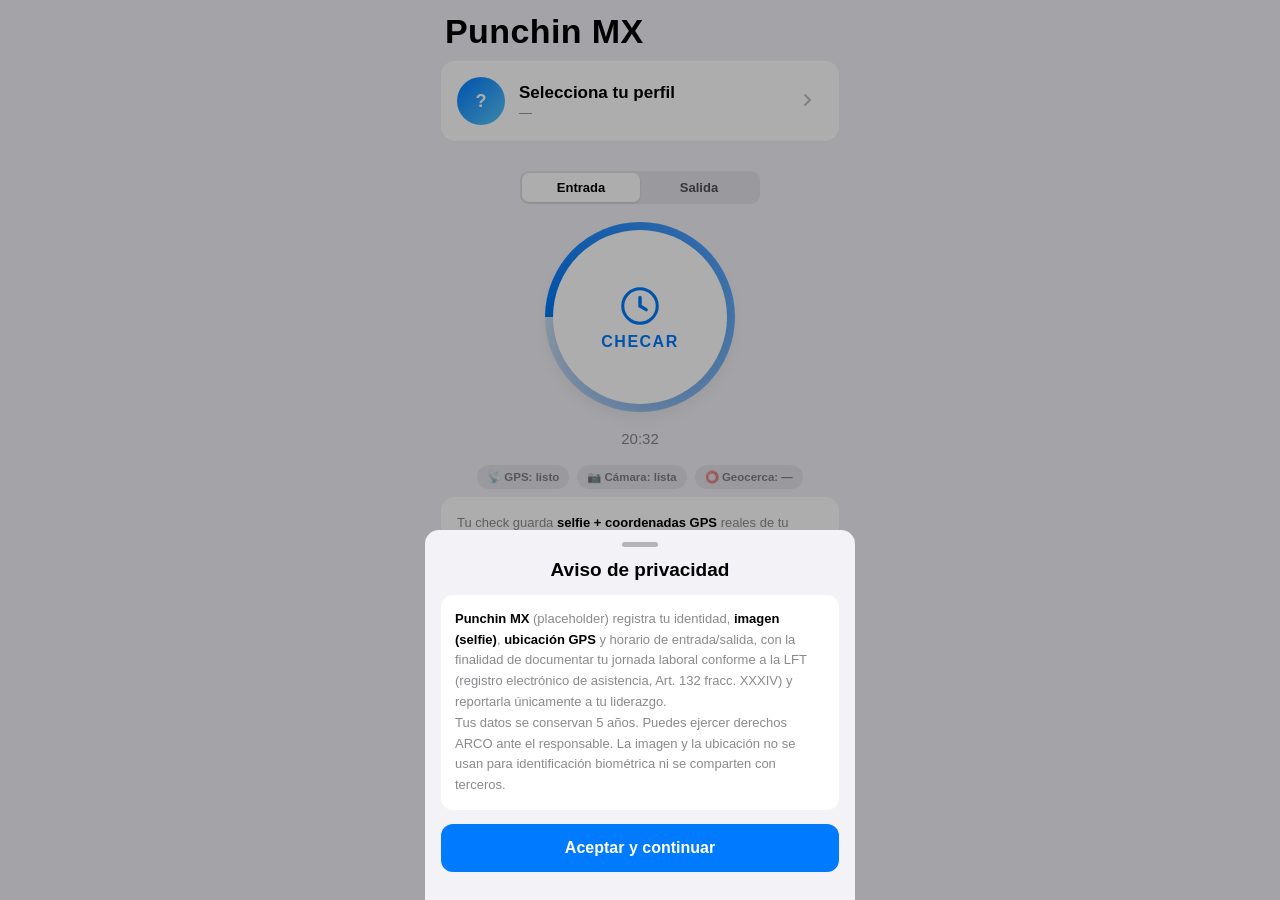
==== index.html @ 7d39fbe9 "🎬 punchin-mx demo: checador selfie+geotag, Apple HIG, LFT weekly, admin PIN" ====
<!DOCTYPE html>
<html lang="es-MX">
<head>
<meta charset="UTF-8">
<meta name="viewport" content="width=device-width, initial-scale=1, viewport-fit=cover, maximum-scale=1">
<meta name="theme-color" content="#f2f2f7" media="(prefers-color-scheme: light)">
<meta name="theme-color" content="#000000" media="(prefers-color-scheme: dark)">
<meta name="apple-mobile-web-app-capable" content="yes">
<meta name="apple-mobile-web-app-status-bar-style" content="default">
<title>Punchin MX</title>
<link rel="stylesheet" href="styles.css">
<link rel="icon" href="data:image/svg+xml,<svg xmlns='http://www.w3.org/2000/svg' viewBox='0 0 100 100'><circle cx='50' cy='50' r='46' fill='%23007aff'/><circle cx='50' cy='50' r='46' fill='none' stroke='%23fff' stroke-width='6'/><path d='M50 26v26l17 10' stroke='%23fff' stroke-width='9' stroke-linecap='round' fill='none'/></svg>">
</head>
<body>

<div class="app">
  <header class="large-title"><h1 id="screen-title">Punchin MX</h1></header>

  <!-- ============ CHECAR ============ -->
  <section class="screen active" id="screen-chequear">
    <div class="card identity-card" id="identity-card">
      <div class="avatar" id="emp-avatar">?</div>
      <div class="identity-text">
        <div class="identity-name" id="emp-name">Selecciona tu perfil</div>
        <div class="identity-sub" id="office-line">—</div>
      </div>
      <button class="chevron" id="btn-change-emp" aria-label="Cambiar">
        <svg width="16" height="16" viewBox="0 0 16 16"><path d="M6 3l5 5-5 5" stroke="currentColor" stroke-width="2" fill="none" stroke-linecap="round"/></svg>
      </button>
    </div>

    <div class="punch-zone">
      <div class="segmented" id="dir-seg">
        <button data-dir="ENTRADA" class="on">Entrada</button>
        <button data-dir="SALIDA">Salida</button>
      </div>

      <button class="punch-btn" id="btn-punch" aria-label="Checar">
        <span class="punch-ring"></span>
        <span class="punch-core">
          <svg width="46" height="46" viewBox="0 0 24 24"><circle cx="12" cy="12" r="9" stroke="currentColor" stroke-width="1.6" fill="none"/><path d="M12 7.5V12l3.2 1.9" stroke="currentColor" stroke-width="1.8" stroke-linecap="round" fill="none"/></svg>
          <span class="punch-label">CHECAR</span>
        </span>
      </button>

      <div class="now-clock" id="now-clock">--:--</div>
      <div class="status-chips">
        <span class="chip" id="chip-gps">📡 GPS: listo</span>
        <span class="chip" id="chip-cam">📷 Cámara: lista</span>
        <span class="chip" id="chip-fence">⭕ Geocerca: —</span>
      </div>
    </div>

    <div class="card hint-card">
      <p>Tu check guarda <strong>selfie + coordenadas GPS</strong> reales de tu dispositivo. La VPN de la empresa no afecta la ubicación: el dato viene del chip GPS, no de tu IP.</p>
    </div>
  </section>

  <!-- ============ MI DÍA ============ -->
  <section class="screen" id="screen-midia">
    <div class="stat-row">
      <div class="stat-card"><div class="stat-v" id="day-worked">0h 00m</div><div class="stat-l">Hoy laborado</div></div>
      <div class="stat-card"><div class="stat-v" id="day-xt">—</div><div class="stat-l">Horas extra</div></div>
      <div class="stat-card"><div class="stat-v" id="week-worked">0h</div><div class="stat-l">Semana</div></div>
    </div>
    <h2 class="section-label">REGISTROS DE HOY</h2>
    <div class="card list" id="my-day-list"></div>
  </section>

  <!-- ============ ADMIN ============ -->
  <section class="screen" id="screen-admin">
    <div id="admin-gate" class="gate">
      <div class="card gate-card">
        <h2>Solo liderazgo</h2>
        <p class="gate-sub">Ingresa el PIN de administración</p>
        <input class="pin-input" id="pin-input" inputmode="numeric" maxlength="4" placeholder="••••">
        <button class="btn btn-blue" id="btn-pin">Acceder</button>
      </div>
    </div>

    <div id="admin-body" class="hidden">
      <div class="stat-row">
        <div class="stat-card"><div class="stat-v" id="k-attend">0</div><div class="stat-l">Asistencias hoy</div></div>
        <div class="stat-card"><div class="stat-v" id="k-inside">—</div><div class="stat-l">En oficina</div></div>
        <div class="stat-card"><div class="stat-v" id="k-xt">0m</div><div class="stat-l">XT hoy</div></div>
      </div>

      <div class="filters card">
        <select id="f-day"></select>
        <select id="f-emp"></select>
      </div>

      <h2 class="section-label">REGISTROS (SOLO LECTURA · APPEND-ONLY)</h2>
      <div class="card list" id="admin-list"></div>

      <h2 class="section-label">REPORTE SEMANAL LFT</h2>
      <div class="card" id="week-report"></div>

      <div class="admin-actions">
        <button class="btn btn-blue" id="btn-config">Configurar oficina</button>
        <button class="btn btn-gray" id="btn-csv">Exportar CSV</button>
        <button class="btn btn-red" id="btn-reset">Reiniciar demo</button>
      </div>
      <div class="card" id="config-card" style="display:none">
        <label>Nombre<input id="c-name"></label>
        <label>Latitud<input id="c-lat" inputmode="decimal"></label>
        <label>Longitud<input id="c-lng" inputmode="decimal"></label>
        <label>Radio (m)<input id="c-rad" inputmode="numeric"></label>
        <button class="btn btn-blue" id="btn-save-config">Guardar</button>
      </div>
    </div>
  </section>

  <!-- ============ TAB BAR ============ -->
  <nav class="tabbar">
    <button class="tab on" data-screen="chequear"><svg viewBox="0 0 24 24"><circle cx="12" cy="12" r="8.5" stroke="currentColor" stroke-width="1.7" fill="none"/><path d="M12 8v4.5l3 1.8" stroke="currentColor" stroke-width="1.8" stroke-linecap="round" fill="none"/></svg><span>Checar</span></button>
    <button class="tab" data-screen="midia"><svg viewBox="0 0 24 24"><rect x="4" y="5.5" width="16" height="15" rx="2.5" stroke="currentColor" stroke-width="1.7" fill="none"/><path d="M4 10.5h16M8.5 3v4M15.5 3v4" stroke="currentColor" stroke-width="1.7" stroke-linecap="round"/></svg><span>Mi día</span></button>
    <button class="tab" data-screen="admin"><svg viewBox="0 0 24 24"><path d="M12 3l7 3v5c0 5-3 8-7 10-4-2-7-5-7-10V6z" stroke="currentColor" stroke-width="1.7" fill="none" stroke-linejoin="round"/></svg><span>Admin</span></button>
  </nav>
</div>

<!-- ============ SHEETS / MODALES ============ -->
<div class="backdrop" id="backdrop"></div>

<div class="sheet" id="sheet-emp">
  <div class="grabber"></div>
  <h2>¿Quién está checando?</h2>
  <div class="card list" id="emp-picker"></div>
  <button class="btn btn-gray" id="btn-add-emp">+ Agregar colaborador</button>
</div>

<div class="sheet" id="sheet-camera">
  <div class="grabber"></div>
  <h2>Tu selfie de verificación</h2>
  <div class="cam-wrap"><video id="cam-video" autoplay playsinline muted></video><div class="cam-fallback" id="cam-fallback" hidden>No hay cámara disponible en este dispositivo (demo).</div></div>
  <button class="btn btn-blue" id="btn-capture">📷 Capturar selfie</button>
  <button class="btn btn-gray" id="btn-skip-photo">Continuar sin foto (demo)</button>
  <button class="btn btn-plain" data-close>Cancelar</button>
</div>

<div class="sheet" id="sheet-confirm">
  <div class="grabber"></div>
  <h2 id="confirm-title">Confirmar salida</h2>
  <div class="confirm-row">
    <div class="confirm-photo" id="confirm-photo"></div>
    <div class="confirm-data" id="confirm-data"></div>
  </div>
  <input class="note-input" id="note-input" placeholder="Nota (opcional): ¿por qué checas fuera?">
  <button class="btn btn-blue" id="btn-confirm">Guardar registro</button>
  <button class="btn btn-plain" data-close>Descartar</button>
</div>

<div class="sheet" id="sheet-success">
  <div class="success-center">
    <svg class="check-svg" viewBox="0 0 52 52"><circle class="check-circle" cx="26" cy="26" r="23" fill="none"/><path class="check-mark" fill="none" d="M15 27l7 7 15-16"/></svg>
    <h2 id="success-title">Entrada registrada</h2>
    <p class="success-sub" id="success-sub"></p>
    <button class="btn btn-blue" data-close>Listo</button>
  </div>
</div>

<div class="sheet" id="sheet-consent">
  <div class="grabber"></div>
  <h2>Aviso de privacidad</h2>
  <div class="consent-body">
    <p><strong>Punchin MX</strong> (placeholder) registra tu identidad, <strong>imagen (selfie)</strong>, <strong>ubicación GPS</strong> y horario de entrada/salida, con la finalidad de documentar tu jornada laboral conforme a la LFT (registro electrónico de asistencia, Art. 132 fracc. XXXIV) y reportarla únicamente a tu liderazgo.</p>
    <p>Tus datos se conservan 5 años. Puedes ejercer derechos ARCO ante el responsable. La imagen y la ubicación no se usan para identificación biométrica ni se comparten con terceros.</p>
  </div>
  <button class="btn btn-blue" id="btn-consent">Aceptar y continuar</button>
</div>

<div class="toast" id="toast"></div>

<script src="app.js"></script>
</body>
</html>
---- styles.css ----
/* Punchin MX — Apple HIG-inspired system */
:root{
  --blue:#007AFF; --green:#34C759; --red:#FF3B30; --orange:#FF9500;
  --bg:#F2F2F7; --card:#FFFFFF; --ink:#000; --ink2:rgba(60,60,67,.6); --ink3:rgba(60,60,67,.35);
  --sep:rgba(60,60,67,.12); --tab-bg:rgba(249,249,249,.82); --fill2:rgba(118,118,128,.12);
  --radius:14px;
  --font:-apple-system,BlinkMacSystemFont,"SF Pro Text","SF Pro Display","Helvetica Neue",Helvetica,Arial,sans-serif;
}
@media (prefers-color-scheme: dark){ :root{
  --bg:#000; --card:#1C1C1E; --ink:#FFF; --ink2:rgba(235,235,245,.6); --ink3:rgba(235,235,245,.3);
  --sep:rgba(84,84,88,.5); --tab-bg:rgba(30,30,30,.82); --fill2:rgba(118,118,128,.24);
}}
*{margin:0;padding:0;box-sizing:border-box;-webkit-tap-highlight-color:transparent}
html{font-family:var(--font);background:var(--bg)}
body{color:var(--ink);overscroll-behavior:none;-webkit-font-smoothing:antialiased;user-select:none}

.app{max-width:430px;margin:0 auto;min-height:100vh;padding:0 16px calc(84px + env(safe-area-inset-bottom))}

.large-title{padding:max(12px,env(safe-area-inset-top)) 4px 10px}
.large-title h1{font-size:34px;font-weight:700;letter-spacing:.4px}
.section-label{font-size:12px;font-weight:600;letter-spacing:.6px;color:var(--ink2);text-transform:uppercase;margin:22px 6px 8px}

.screen{display:none;animation:fade .18s ease}
.screen.active{display:block}
@keyframes fade{from{opacity:0;transform:translateY(4px)}to{opacity:1}}

.card{background:var(--card);border-radius:var(--radius);box-shadow:0 1px 2px rgba(0,0,0,.04);padding:16px;margin-bottom:12px}
.list{padding:0;overflow:hidden}
.list-row{display:flex;align-items:center;gap:12px;padding:12px 16px;position:relative}
.list-row + .list-row::before{content:"";position:absolute;top:0;left:16px;right:0;height:1px;background:var(--sep)}

/* Identity */
.identity-card{display:flex;align-items:center;gap:14px}
.avatar{width:48px;height:48px;border-radius:50%;background:linear-gradient(135deg,var(--blue),#5AC8FA);color:#fff;font-weight:700;display:flex;align-items:center;justify-content:center;font-size:18px;flex:none}
.identity-text{flex:1;min-width:0}
.identity-name{font-size:17px;font-weight:600}
.identity-sub{font-size:13px;color:var(--ink2);margin-top:2px;white-space:nowrap;overflow:hidden;text-overflow:ellipsis}
.chevron{border:0;background:none;color:var(--ink3);padding:8px}

/* Punch zone */
.punch-zone{display:flex;flex-direction:column;align-items:center;gap:18px;padding:18px 0 8px}
.segmented{display:flex;background:var(--fill2);border-radius:9px;padding:2px;width:240px}
.segmented button{flex:1;border:0;background:transparent;padding:7px 0;border-radius:7px;font:600 13px var(--font);color:var(--ink);opacity:.65;transition:.15s}
.segmented button.on{background:var(--card);opacity:1;box-shadow:0 1px 3px rgba(0,0,0,.12);font-weight:700}
.punch-btn{position:relative;width:190px;height:190px;border-radius:50%;border:0;background:none;cursor:pointer;-webkit-tap-highlight-color:transparent}
.punch-ring{position:absolute;inset:0;border-radius:50%;background:conic-gradient(from -90deg,var(--blue) 0turn,rgba(0,122,255,.15) 1turn);animation:breathe 3.2s ease-in-out infinite}
.punch-btn.out .punch-ring{background:conic-gradient(from -90deg,var(--orange) 0turn,rgba(255,149,0,.15) 1turn)}
@keyframes breathe{0%,100%{transform:scale(1)}50%{transform:scale(1.03)}}
.punch-core{position:absolute;inset:8px;border-radius:50%;background:var(--card);display:flex;flex-direction:column;align-items:center;justify-content:center;gap:4px;color:var(--blue);box-shadow:0 8px 24px rgba(0,0,0,.10);transition:transform .12s}
.punch-btn.out .punch-core{color:var(--orange)}
.punch-btn:active .punch-core{transform:scale(.96)}
.punch-label{font:800 16px var(--font);letter-spacing:1.5px}
.now-clock{font-variant-numeric:tabular-nums;font-size:15px;color:var(--ink2)}
.status-chips{display:flex;gap:8px;flex-wrap:wrap;justify-content:center}
.chip{font-size:11.5px;font-weight:600;color:var(--ink2);background:var(--fill2);padding:5px 10px;border-radius:999px}
.chip.ok{color:#248A3D;background:rgba(52,199,89,.14)}
.chip.warn{color:#C93400;background:rgba(255,149,0,.16)}
.hint-card p{font-size:13px;line-height:1.5;color:var(--ink2)}
.hint-card strong{color:var(--ink)}

/* Mi día */
.stat-row{display:flex;gap:10px;margin-bottom:6px}
.stat-card{flex:1;background:var(--card);border-radius:var(--radius);padding:14px 10px;text-align:center;box-shadow:0 1px 2px rgba(0,0,0,.04)}
.stat-v{font-size:20px;font-weight:800;font-variant-numeric:tabular-nums}
.stat-l{font-size:11px;color:var(--ink2);margin-top:4px;font-weight:600;text-transform:uppercase;letter-spacing:.3px}
.p-time{font-weight:700;font-size:16px;font-variant-numeric:tabular-nums;min-width:58px}
.p-dir{font-size:11px;font-weight:800;letter-spacing:.4px;padding:3px 8px;border-radius:999px}
.p-dir.IN{color:#248A3D;background:rgba(52,199,89,.15)}
.p-dir.OUT{color:#C93400;background:rgba(255,149,0,.16)}
.p-loc{flex:1;font-size:12.5px;color:var(--ink2);line-height:1.35}
.p-loc b{color:var(--ink);font-weight:600}
.mini-photo{width:38px;height:38px;border-radius:9px;object-fit:cover;flex:none;background:var(--fill2);display:flex;align-items:center;justify-content:center;font-size:14px}

/* Admin */
.gate{padding-top:8vh}
.gate-card{max-width:300px;margin:0 auto;text-align:center;padding:28px 20px}
.gate-card h2{font-size:20px}
.gate-sub{font-size:13px;color:var(--ink2);margin:6px 0 16px}
.pin-input{width:110px;text-align:center;font:700 26px var(--font);letter-spacing:10px;padding:10px;border:1.5px solid var(--sep);border-radius:12px;background:var(--bg);color:var(--ink);margin-bottom:12px;outline:none}
.pin-input:focus{border-color:var(--blue)}
.filters{display:flex;gap:10px;padding:12px}
.filters select{flex:1;font:600 13px var(--font);color:var(--ink);background:var(--fill2);border:0;border-radius:8px;padding:9px 8px;outline:none}
.badge-fu{color:var(--red);font-weight:700}
.badge-of{color:#248A3D;font-weight:700}
#week-report table{width:100%;border-collapse:collapse;font-size:12px}
#week-report th{color:var(--ink2);font-weight:600;text-align:right;padding:6px 4px;border-bottom:1px solid var(--sep)}
#week-report th:first-child{text-align:left}
#week-report td{padding:7px 4px;text-align:right;font-variant-numeric:tabular-nums;border-bottom:1px solid var(--sep)}
#week-report td:first-child{text-align:left;font-weight:600}
#week-report tr:last-child td{border-bottom:0}
.xt2{color:var(--orange);font-weight:700}.xt3{color:var(--red);font-weight:700}
.admin-actions{display:flex;flex-direction:column;gap:10px;margin:18px 0}

/* Buttons */
.btn{display:block;width:100%;border:0;border-radius:12px;padding:15px;font:700 16px var(--font);cursor:pointer;transition:opacity .12s,transform .12s}
.btn:active{opacity:.55;transform:scale(.985)}
.btn-blue{background:var(--blue);color:#fff}
.btn-red{background:rgba(255,59,48,.12);color:var(--red)}
.btn-gray{background:var(--fill2);color:var(--ink)}
.btn-plain{background:transparent;color:var(--blue);padding:12px}

/* Sheets */
.backdrop{position:fixed;inset:0;background:rgba(0,0,0,.32);opacity:0;pointer-events:none;transition:.2s;z-index:40}
.backdrop.on{opacity:1;pointer-events:auto}
.sheet{position:fixed;left:50%;transform:translate(-50%,102%);translate:0 0;bottom:0;width:min(100%,430px);background:var(--bg);border-radius:14px 14px 0 0;padding:10px 16px calc(20px + env(safe-area-inset-bottom));max-height:88vh;overflow-y:auto;transition:transform .28s cubic-bezier(.32,.72,0,1);z-index:50}
.sheet.on{transform:translate(-50%,0)}
.grabber{width:36px;height:5px;border-radius:3px;background:var(--ink3);margin:2px auto 12px}
.sheet h2{font-size:19px;font-weight:700;text-align:center;margin-bottom:14px}

/* Camera */
.cam-wrap{position:relative;border-radius:14px;overflow:hidden;background:#111;aspect-ratio:3/4;max-height:46vh;margin:0 auto 14px;width:100%}
.cam-wrap video{width:100%;height:100%;object-fit:cover;transform:scaleX(-1)}
.cam-fallback{position:absolute;inset:0;display:flex;align-items:center;justify-content:center;color:#bbb;font-size:13px;text-align:center;padding:20px}
.sheet .note-input{width:100%;font:400 14px var(--font);padding:12px 14px;border:1px solid var(--sep);border-radius:10px;background:var(--card);color:var(--ink);margin:12px 0;outline:none}
.sheet .btn{margin-bottom:8px}

/* Confirm */
.confirm-row{display:flex;gap:14px;align-items:flex-start}
.confirm-photo{width:96px;height:128px;border-radius:12px;overflow:hidden;background:var(--fill2);flex:none;display:flex;align-items:center;justify-content:center}
.confirm-photo img{width:100%;height:100%;object-fit:cover;transform:scaleX(-1)}
.confirm-data{flex:1;font-size:13.5px;line-height:1.65;color:var(--ink2)}
.confirm-data b{color:var(--ink)}
.confirm-data .big{font-size:24px;font-weight:800;color:var(--ink);font-variant-numeric:tabular-nums}

/* Success */
.success-center{text-align:center;padding:26px 10px 8px}
.check-svg{width:88px;height:88px;margin-bottom:14px}
.check-circle{stroke:var(--green);stroke-width:2;stroke-dasharray:145;stroke-dashoffset:145}
.check-mark{stroke:var(--green);stroke-width:4;stroke-linecap:round;stroke-linejoin:round;stroke-dasharray:40;stroke-dashoffset:40}
.sheet.on .check-circle{animation:draw .5s ease forwards}
.sheet.on .check-mark{animation:draw .35s .4s ease forwards}
@keyframes draw{to{stroke-dashoffset:0}}
.success-sub{font-size:13.5px;color:var(--ink2);line-height:1.6;margin:8px 0 18px}

/* Consent */
.consent-body{font-size:13px;line-height:1.6;color:var(--ink2);background:var(--card);border-radius:12px;padding:14px;margin-bottom:14px;max-height:40vh;overflow-y:auto}
.consent-body strong{color:var(--ink)}

/* Emp picker */
#emp-picker .list-row button{margin-left:auto;border:0;background:none;color:var(--blue);font:600 15px var(--font)}

/* Toast */
.toast{position:fixed;bottom:calc(96px + env(safe-area-inset-bottom));left:50%;transform:translate(-50%,20px);background:rgba(0,0,0,.82);color:#fff;font:600 13px var(--font);padding:11px 18px;border-radius:999px;opacity:0;transition:.25s;z-index:60;pointer-events:none;max-width:88vw;text-align:center}
.toast.on{opacity:1;transform:translate(-50%,0)}

/* Tab bar */
.tabbar{position:fixed;bottom:0;left:50%;transform:translateX(-50%);width:min(100%,430px);display:flex;background:var(--tab-bg);-webkit-backdrop-filter:saturate(180%) blur(20px);backdrop-filter:saturate(180%) blur(20px);border-top:1px solid var(--sep);padding:6px 0 calc(6px + env(safe-area-inset-bottom));z-index:30}
.tab{flex:1;border:0;background:none;display:flex;flex-direction:column;align-items:center;gap:3px;color:var(--ink3);font:600 10.5px var(--font);cursor:pointer;padding:2px}
.tab svg{width:26px;height:26px}
.tab.on{color:var(--blue)}
.hidden{display:none!important}
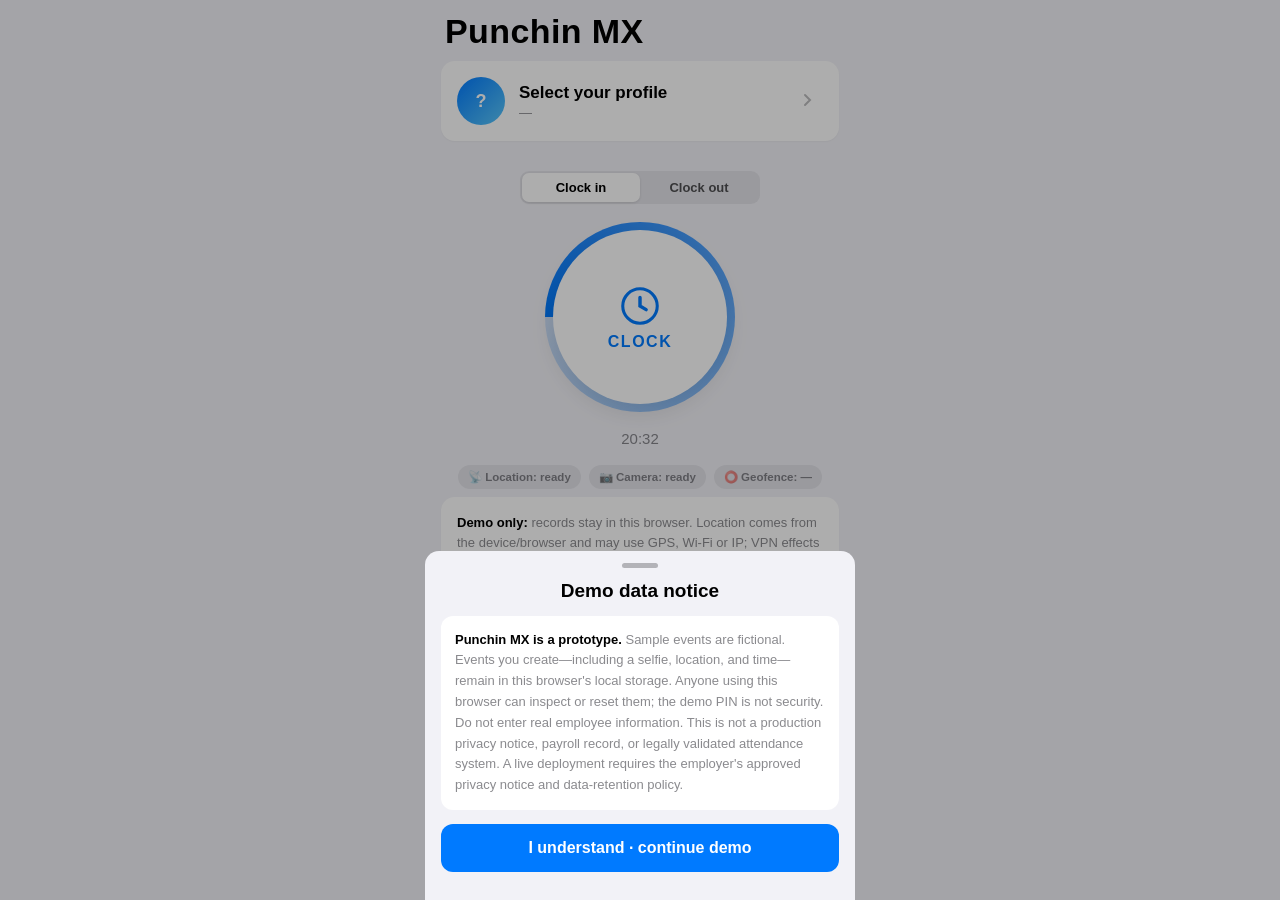
==== commit d9158564: "Translate attendance demo to English and clarify prototype limits" ====
--- a/index.html
+++ b/index.html
@@ -1,5 +1,5 @@
 <!DOCTYPE html>
-<html lang="es-MX">
+<html lang="en">
 <head>
 <meta charset="UTF-8">
 <meta name="viewport" content="width=device-width, initial-scale=1, viewport-fit=cover, maximum-scale=1">
@@ -16,54 +16,54 @@
 <div class="app">
   <header class="large-title"><h1 id="screen-title">Punchin MX</h1></header>
 
-  <!-- ============ CHECAR ============ -->
+  <!-- ============ CLOCK ============ -->
   <section class="screen active" id="screen-chequear">
     <div class="card identity-card" id="identity-card">
       <div class="avatar" id="emp-avatar">?</div>
       <div class="identity-text">
-        <div class="identity-name" id="emp-name">Selecciona tu perfil</div>
+        <div class="identity-name" id="emp-name">Select your profile</div>
         <div class="identity-sub" id="office-line">—</div>
       </div>
-      <button class="chevron" id="btn-change-emp" aria-label="Cambiar">
+      <button class="chevron" id="btn-change-emp" aria-label="Change profile">
         <svg width="16" height="16" viewBox="0 0 16 16"><path d="M6 3l5 5-5 5" stroke="currentColor" stroke-width="2" fill="none" stroke-linecap="round"/></svg>
       </button>
     </div>
 
     <div class="punch-zone">
       <div class="segmented" id="dir-seg">
-        <button data-dir="ENTRADA" class="on">Entrada</button>
-        <button data-dir="SALIDA">Salida</button>
+        <button data-dir="ENTRADA" class="on">Clock in</button>
+        <button data-dir="SALIDA">Clock out</button>
       </div>
 
-      <button class="punch-btn" id="btn-punch" aria-label="Checar">
+      <button class="punch-btn" id="btn-punch" aria-label="Clock in or out">
         <span class="punch-ring"></span>
         <span class="punch-core">
           <svg width="46" height="46" viewBox="0 0 24 24"><circle cx="12" cy="12" r="9" stroke="currentColor" stroke-width="1.6" fill="none"/><path d="M12 7.5V12l3.2 1.9" stroke="currentColor" stroke-width="1.8" stroke-linecap="round" fill="none"/></svg>
-          <span class="punch-label">CHECAR</span>
+          <span class="punch-label">CLOCK</span>
         </span>
       </button>
 
       <div class="now-clock" id="now-clock">--:--</div>
       <div class="status-chips">
-        <span class="chip" id="chip-gps">📡 GPS: listo</span>
-        <span class="chip" id="chip-cam">📷 Cámara: lista</span>
-        <span class="chip" id="chip-fence">⭕ Geocerca: —</span>
+        <span class="chip" id="chip-gps">📡 Location: ready</span>
+        <span class="chip" id="chip-cam">📷 Camera: ready</span>
+        <span class="chip" id="chip-fence">⭕ Geofence: —</span>
       </div>
     </div>
 
     <div class="card hint-card">
-      <p>Tu check guarda <strong>selfie + coordenadas GPS</strong> reales de tu dispositivo. La VPN de la empresa no afecta la ubicación: el dato viene del chip GPS, no de tu IP.</p>
+      <p><strong>Demo only:</strong> records stay in this browser. Location comes from the device/browser and may use GPS, Wi-Fi or IP; VPN effects and accuracy need testing on company phones. No data is sent to a server.</p>
     </div>
   </section>
 
-  <!-- ============ MI DÍA ============ -->
+  <!-- ============ MY DAY ============ -->
   <section class="screen" id="screen-midia">
     <div class="stat-row">
-      <div class="stat-card"><div class="stat-v" id="day-worked">0h 00m</div><div class="stat-l">Hoy laborado</div></div>
-      <div class="stat-card"><div class="stat-v" id="day-xt">—</div><div class="stat-l">Horas extra</div></div>
-      <div class="stat-card"><div class="stat-v" id="week-worked">0h</div><div class="stat-l">Semana</div></div>
+      <div class="stat-card"><div class="stat-v" id="day-worked">0h 00m</div><div class="stat-l">Worked today</div></div>
+      <div class="stat-card"><div class="stat-v" id="day-xt">—</div><div class="stat-l">Overtime estimate</div></div>
+      <div class="stat-card"><div class="stat-v" id="week-worked">0h</div><div class="stat-l">Recent days</div></div>
     </div>
-    <h2 class="section-label">REGISTROS DE HOY</h2>
+    <h2 class="section-label">TODAY'S EVENTS</h2>
     <div class="card list" id="my-day-list"></div>
   </section>
 
@@ -71,18 +71,18 @@
   <section class="screen" id="screen-admin">
     <div id="admin-gate" class="gate">
       <div class="card gate-card">
-        <h2>Solo liderazgo</h2>
-        <p class="gate-sub">Ingresa el PIN de administración</p>
+        <h2>Supervisor preview</h2>
+        <p class="gate-sub">Demo PIN: 2468. Not secure access control.</p>
         <input class="pin-input" id="pin-input" inputmode="numeric" maxlength="4" placeholder="••••">
-        <button class="btn btn-blue" id="btn-pin">Acceder</button>
+        <button class="btn btn-blue" id="btn-pin">Open dashboard</button>
       </div>
     </div>
 
     <div id="admin-body" class="hidden">
       <div class="stat-row">
-        <div class="stat-card"><div class="stat-v" id="k-attend">0</div><div class="stat-l">Asistencias hoy</div></div>
-        <div class="stat-card"><div class="stat-v" id="k-inside">—</div><div class="stat-l">En oficina</div></div>
-        <div class="stat-card"><div class="stat-v" id="k-xt">0m</div><div class="stat-l">XT hoy</div></div>
+        <div class="stat-card"><div class="stat-v" id="k-attend">0</div><div class="stat-l">People today</div></div>
+        <div class="stat-card"><div class="stat-v" id="k-inside">—</div><div class="stat-l">At office</div></div>
+        <div class="stat-card"><div class="stat-v" id="k-xt">0m</div><div class="stat-l">Overtime est.</div></div>
       </div>
 
       <div class="filters card">
@@ -90,31 +90,31 @@
         <select id="f-emp"></select>
       </div>
 
-      <h2 class="section-label">REGISTROS (SOLO LECTURA · APPEND-ONLY)</h2>
+      <h2 class="section-label">EVENTS (READ-ONLY IN THIS UI)</h2>
       <div class="card list" id="admin-list"></div>
 
-      <h2 class="section-label">REPORTE SEMANAL LFT</h2>
+      <h2 class="section-label">RECENT HOURS · ESTIMATE ONLY</h2>
       <div class="card" id="week-report"></div>
 
       <div class="admin-actions">
-        <button class="btn btn-blue" id="btn-config">Configurar oficina</button>
-        <button class="btn btn-gray" id="btn-csv">Exportar CSV</button>
-        <button class="btn btn-red" id="btn-reset">Reiniciar demo</button>
+        <button class="btn btn-blue" id="btn-config">Office settings</button>
+        <button class="btn btn-gray" id="btn-csv">Export CSV</button>
+        <button class="btn btn-red" id="btn-reset">Reset demo</button>
       </div>
       <div class="card" id="config-card" style="display:none">
-        <label>Nombre<input id="c-name"></label>
-        <label>Latitud<input id="c-lat" inputmode="decimal"></label>
-        <label>Longitud<input id="c-lng" inputmode="decimal"></label>
-        <label>Radio (m)<input id="c-rad" inputmode="numeric"></label>
-        <button class="btn btn-blue" id="btn-save-config">Guardar</button>
+        <label>Office name<input id="c-name"></label>
+        <label>Latitude<input id="c-lat" inputmode="decimal"></label>
+        <label>Longitude<input id="c-lng" inputmode="decimal"></label>
+        <label>Radius (m)<input id="c-rad" inputmode="numeric"></label>
+        <button class="btn btn-blue" id="btn-save-config">Save</button>
       </div>
     </div>
   </section>
 
   <!-- ============ TAB BAR ============ -->
   <nav class="tabbar">
-    <button class="tab on" data-screen="chequear"><svg viewBox="0 0 24 24"><circle cx="12" cy="12" r="8.5" stroke="currentColor" stroke-width="1.7" fill="none"/><path d="M12 8v4.5l3 1.8" stroke="currentColor" stroke-width="1.8" stroke-linecap="round" fill="none"/></svg><span>Checar</span></button>
-    <button class="tab" data-screen="midia"><svg viewBox="0 0 24 24"><rect x="4" y="5.5" width="16" height="15" rx="2.5" stroke="currentColor" stroke-width="1.7" fill="none"/><path d="M4 10.5h16M8.5 3v4M15.5 3v4" stroke="currentColor" stroke-width="1.7" stroke-linecap="round"/></svg><span>Mi día</span></button>
+    <button class="tab on" data-screen="chequear"><svg viewBox="0 0 24 24"><circle cx="12" cy="12" r="8.5" stroke="currentColor" stroke-width="1.7" fill="none"/><path d="M12 8v4.5l3 1.8" stroke="currentColor" stroke-width="1.8" stroke-linecap="round" fill="none"/></svg><span>Clock</span></button>
+    <button class="tab" data-screen="midia"><svg viewBox="0 0 24 24"><rect x="4" y="5.5" width="16" height="15" rx="2.5" stroke="currentColor" stroke-width="1.7" fill="none"/><path d="M4 10.5h16M8.5 3v4M15.5 3v4" stroke="currentColor" stroke-width="1.7" stroke-linecap="round"/></svg><span>My day</span></button>
     <button class="tab" data-screen="admin"><svg viewBox="0 0 24 24"><path d="M12 3l7 3v5c0 5-3 8-7 10-4-2-7-5-7-10V6z" stroke="currentColor" stroke-width="1.7" fill="none" stroke-linejoin="round"/></svg><span>Admin</span></button>
   </nav>
 </div>
@@ -124,49 +124,49 @@
 
 <div class="sheet" id="sheet-emp">
   <div class="grabber"></div>
-  <h2>¿Quién está checando?</h2>
+  <h2>Who's clocking in?</h2>
   <div class="card list" id="emp-picker"></div>
-  <button class="btn btn-gray" id="btn-add-emp">+ Agregar colaborador</button>
+  <button class="btn btn-gray" id="btn-add-emp">+ Add employee</button>
 </div>
 
 <div class="sheet" id="sheet-camera">
   <div class="grabber"></div>
-  <h2>Tu selfie de verificación</h2>
-  <div class="cam-wrap"><video id="cam-video" autoplay playsinline muted></video><div class="cam-fallback" id="cam-fallback" hidden>No hay cámara disponible en este dispositivo (demo).</div></div>
-  <button class="btn btn-blue" id="btn-capture">📷 Capturar selfie</button>
-  <button class="btn btn-gray" id="btn-skip-photo">Continuar sin foto (demo)</button>
-  <button class="btn btn-plain" data-close>Cancelar</button>
+  <h2>Take a verification selfie</h2>
+  <div class="cam-wrap"><video id="cam-video" autoplay playsinline muted></video><div class="cam-fallback" id="cam-fallback" hidden>Camera unavailable on this device (demo).</div></div>
+  <button class="btn btn-blue" id="btn-capture">📷 Capture selfie</button>
+  <button class="btn btn-gray" id="btn-skip-photo">Continue without photo (demo)</button>
+  <button class="btn btn-plain" data-close>Cancel</button>
 </div>
 
 <div class="sheet" id="sheet-confirm">
   <div class="grabber"></div>
-  <h2 id="confirm-title">Confirmar salida</h2>
+  <h2 id="confirm-title">Confirm clock-out</h2>
   <div class="confirm-row">
     <div class="confirm-photo" id="confirm-photo"></div>
     <div class="confirm-data" id="confirm-data"></div>
   </div>
-  <input class="note-input" id="note-input" placeholder="Nota (opcional): ¿por qué checas fuera?">
-  <button class="btn btn-blue" id="btn-confirm">Guardar registro</button>
-  <button class="btn btn-plain" data-close>Descartar</button>
+  <input class="note-input" id="note-input" placeholder="Optional note (e.g., working off-site)">
+  <button class="btn btn-blue" id="btn-confirm">Save event</button>
+  <button class="btn btn-plain" data-close>Discard</button>
 </div>
 
 <div class="sheet" id="sheet-success">
   <div class="success-center">
     <svg class="check-svg" viewBox="0 0 52 52"><circle class="check-circle" cx="26" cy="26" r="23" fill="none"/><path class="check-mark" fill="none" d="M15 27l7 7 15-16"/></svg>
-    <h2 id="success-title">Entrada registrada</h2>
+    <h2 id="success-title">Clock-in saved</h2>
     <p class="success-sub" id="success-sub"></p>
-    <button class="btn btn-blue" data-close>Listo</button>
+    <button class="btn btn-blue" data-close>Done</button>
   </div>
 </div>
 
 <div class="sheet" id="sheet-consent">
   <div class="grabber"></div>
-  <h2>Aviso de privacidad</h2>
+  <h2>Demo data notice</h2>
   <div class="consent-body">
-    <p><strong>Punchin MX</strong> (placeholder) registra tu identidad, <strong>imagen (selfie)</strong>, <strong>ubicación GPS</strong> y horario de entrada/salida, con la finalidad de documentar tu jornada laboral conforme a la LFT (registro electrónico de asistencia, Art. 132 fracc. XXXIV) y reportarla únicamente a tu liderazgo.</p>
-    <p>Tus datos se conservan 5 años. Puedes ejercer derechos ARCO ante el responsable. La imagen y la ubicación no se usan para identificación biométrica ni se comparten con terceros.</p>
+    <p><strong>Punchin MX is a prototype.</strong> Sample events are fictional. Events you create—including a selfie, location, and time—remain in this browser's local storage. Anyone using this browser can inspect or reset them; the demo PIN is not security.</p>
+    <p>Do not enter real employee information. This is not a production privacy notice, payroll record, or legally validated attendance system. A live deployment requires the employer's approved privacy notice and data-retention policy.</p>
   </div>
-  <button class="btn btn-blue" id="btn-consent">Aceptar y continuar</button>
+  <button class="btn btn-blue" id="btn-consent">I understand · continue demo</button>
 </div>
 
 <div class="toast" id="toast"></div>
--- a/styles.css
+++ b/styles.css
@@ -111,6 +111,7 @@
 .cam-wrap{position:relative;border-radius:14px;overflow:hidden;background:#111;aspect-ratio:3/4;max-height:46vh;margin:0 auto 14px;width:100%}
 .cam-wrap video{width:100%;height:100%;object-fit:cover;transform:scaleX(-1)}
 .cam-fallback{position:absolute;inset:0;display:flex;align-items:center;justify-content:center;color:#bbb;font-size:13px;text-align:center;padding:20px}
+.cam-fallback[hidden]{display:none}
 .sheet .note-input{width:100%;font:400 14px var(--font);padding:12px 14px;border:1px solid var(--sep);border-radius:10px;background:var(--card);color:var(--ink);margin:12px 0;outline:none}
 .sheet .btn{margin-bottom:8px}
 
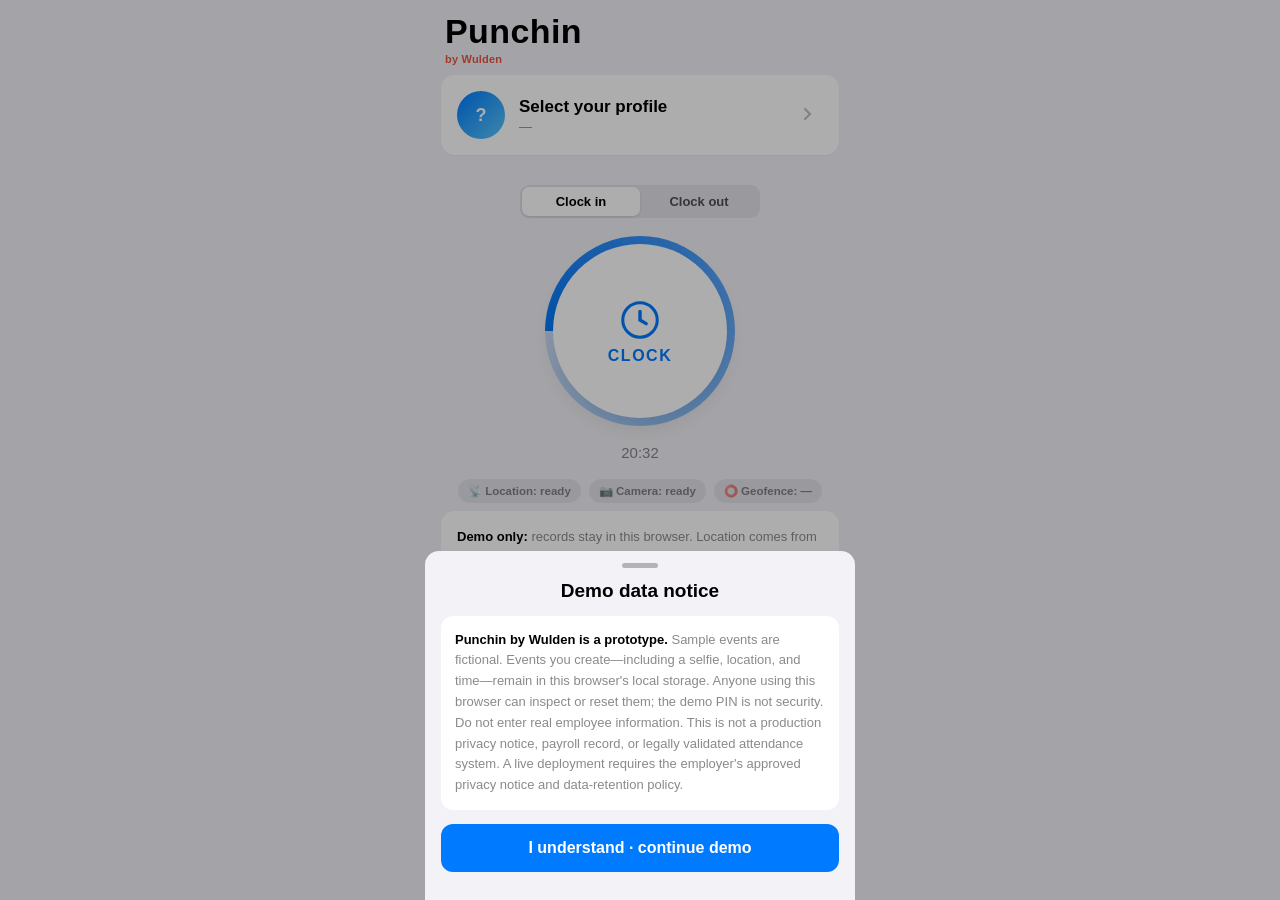
==== commit 50dc4bd3: "Rename public demo to Punchin by Wulden" ====
--- a/index.html
+++ b/index.html
@@ -7,14 +7,14 @@
 <meta name="theme-color" content="#000000" media="(prefers-color-scheme: dark)">
 <meta name="apple-mobile-web-app-capable" content="yes">
 <meta name="apple-mobile-web-app-status-bar-style" content="default">
-<title>Punchin MX</title>
+<title>Punchin · by Wulden</title>
 <link rel="stylesheet" href="styles.css">
 <link rel="icon" href="data:image/svg+xml,<svg xmlns='http://www.w3.org/2000/svg' viewBox='0 0 100 100'><circle cx='50' cy='50' r='46' fill='%23007aff'/><circle cx='50' cy='50' r='46' fill='none' stroke='%23fff' stroke-width='6'/><path d='M50 26v26l17 10' stroke='%23fff' stroke-width='9' stroke-linecap='round' fill='none'/></svg>">
 </head>
 <body>
 
 <div class="app">
-  <header class="large-title"><h1 id="screen-title">Punchin MX</h1></header>
+  <header class="large-title"><h1 id="screen-title">Punchin</h1><span style="display:block;margin-top:2px;color:#EA5440;font-size:11px;font-weight:700;letter-spacing:.2px">by Wulden</span></header>
 
   <!-- ============ CLOCK ============ -->
   <section class="screen active" id="screen-chequear">
@@ -163,7 +163,7 @@
   <div class="grabber"></div>
   <h2>Demo data notice</h2>
   <div class="consent-body">
-    <p><strong>Punchin MX is a prototype.</strong> Sample events are fictional. Events you create—including a selfie, location, and time—remain in this browser's local storage. Anyone using this browser can inspect or reset them; the demo PIN is not security.</p>
+    <p><strong>Punchin by Wulden is a prototype.</strong> Sample events are fictional. Events you create—including a selfie, location, and time—remain in this browser's local storage. Anyone using this browser can inspect or reset them; the demo PIN is not security.</p>
     <p>Do not enter real employee information. This is not a production privacy notice, payroll record, or legally validated attendance system. A live deployment requires the employer's approved privacy notice and data-retention policy.</p>
   </div>
   <button class="btn btn-blue" id="btn-consent">I understand · continue demo</button>
